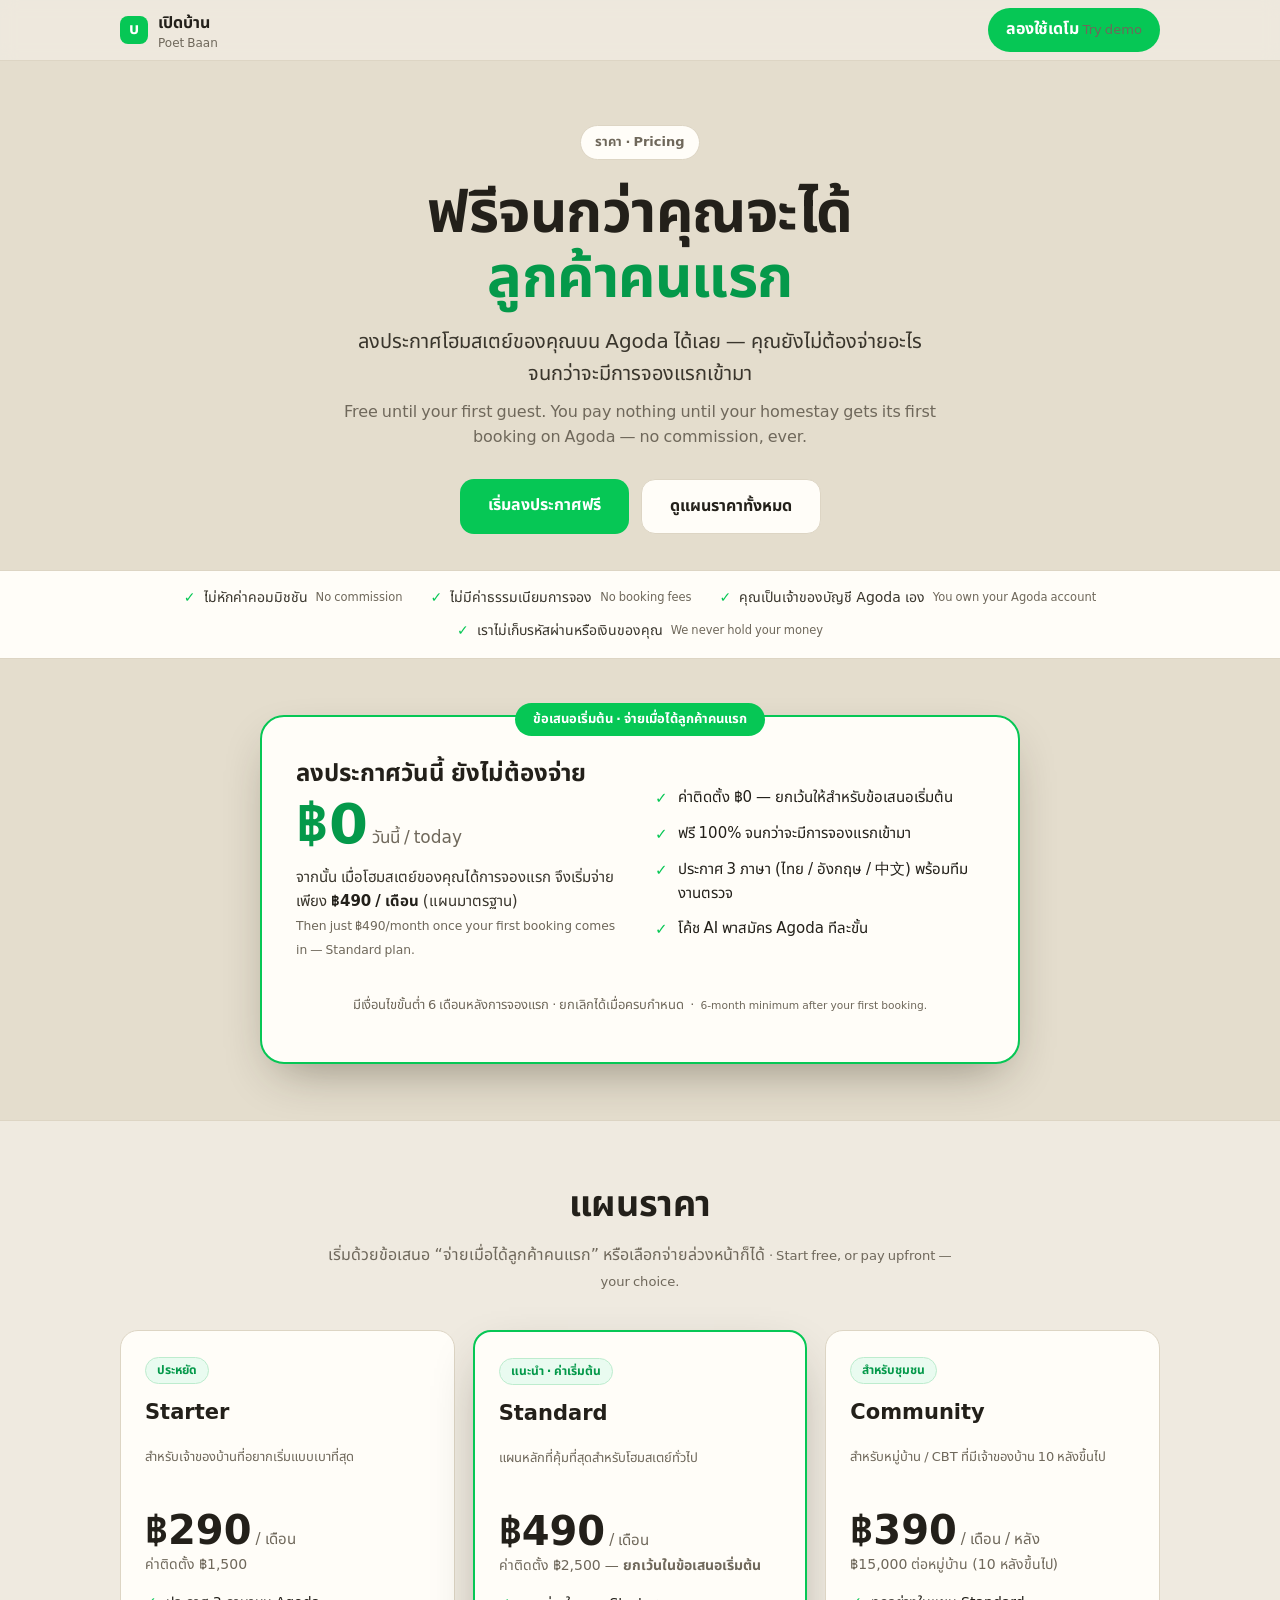
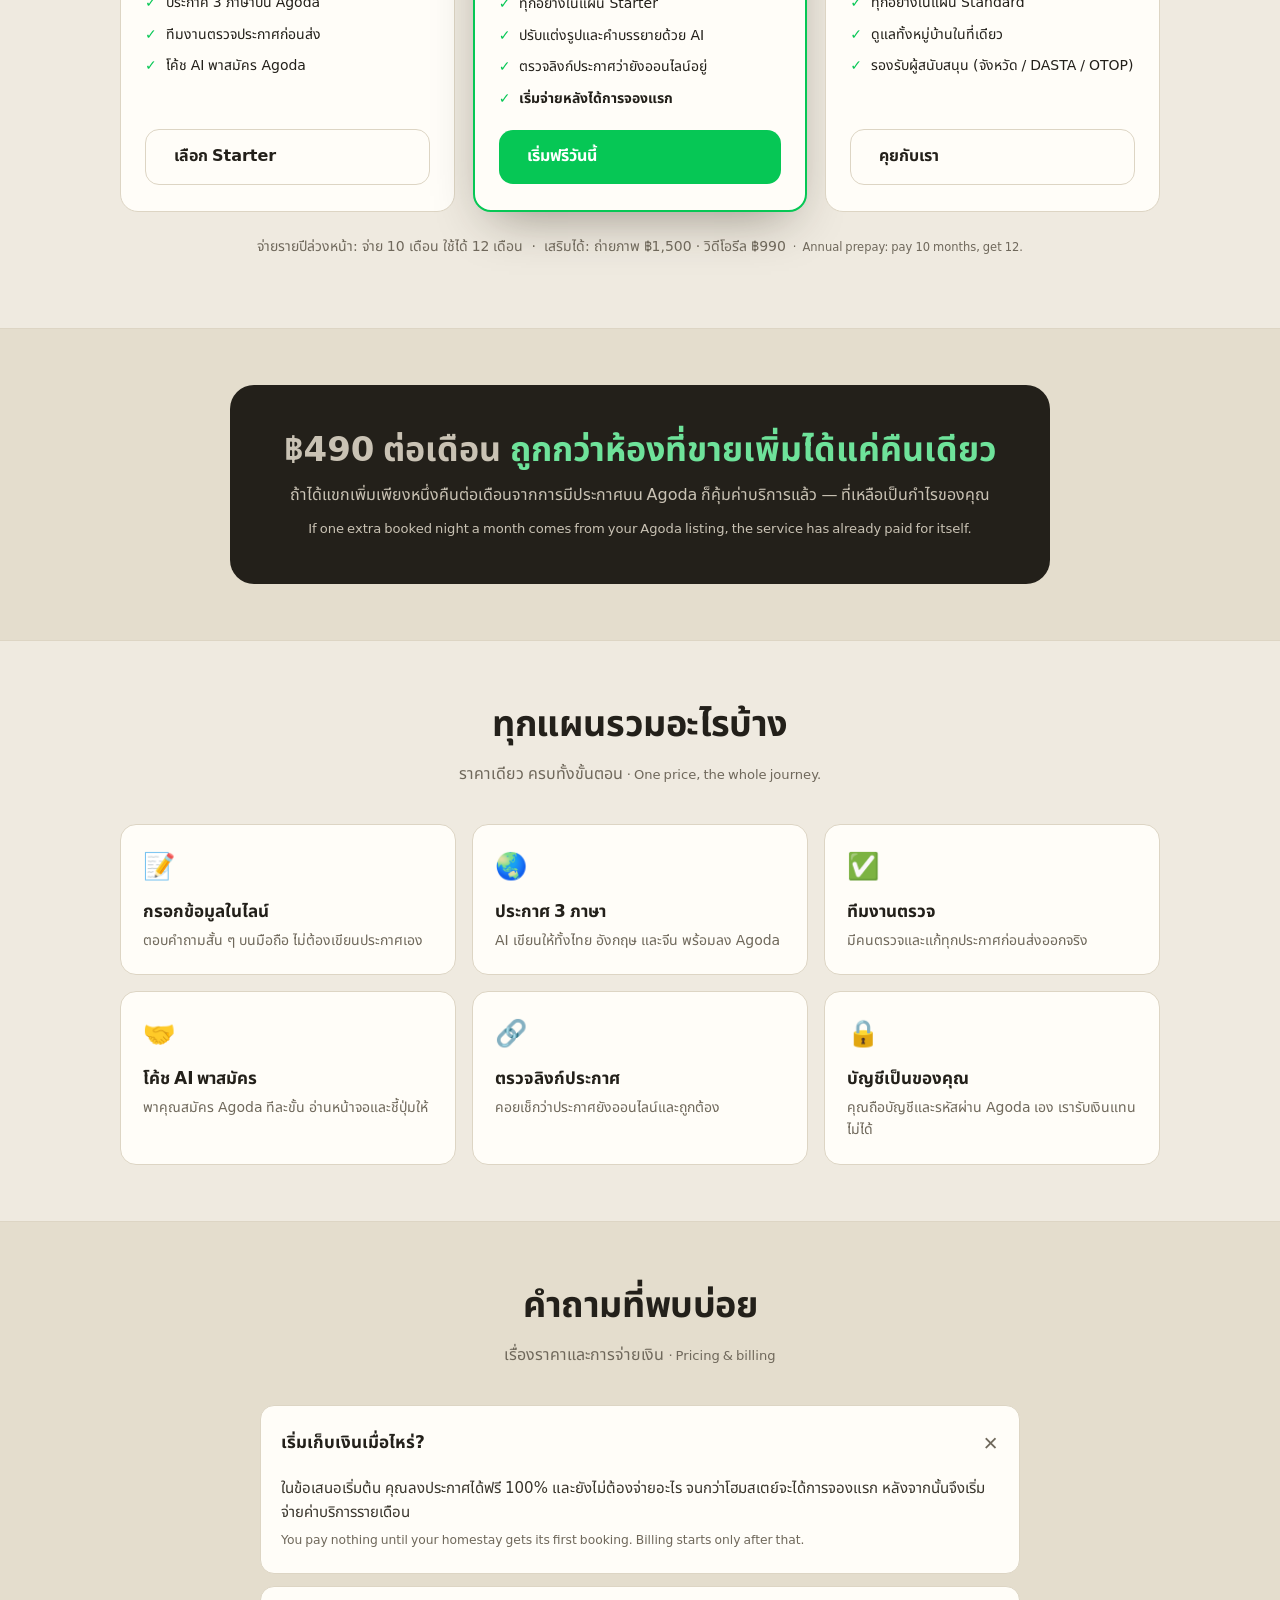
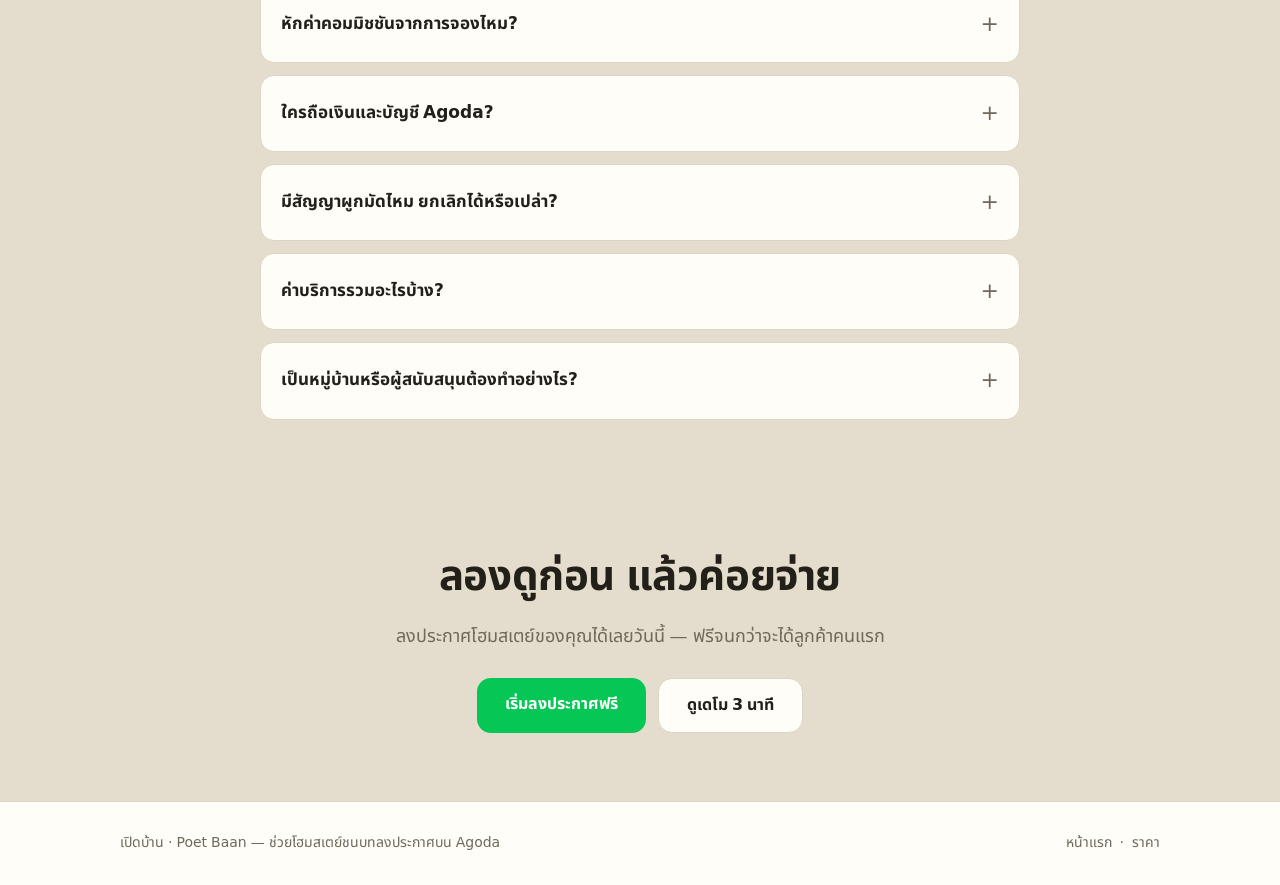
==== pricing.html @ 21059c97 "Add pricing page: free until first customer Add pricing.html, a Thai-first pricing/business page tha" ====
<!doctype html>
<html lang="th">
<head>
  <meta charset="utf-8" />
  <meta name="viewport" content="width=device-width, initial-scale=1" />
  <title>ราคา · เปิดบ้าน · Poet Baan</title>
  <meta name="description" content="เปิดบ้านช่วยโฮมสเตย์ลงประกาศบน Agoda — ฟรีจนกว่าคุณจะได้ลูกค้าคนแรก ไม่หักค่าคอมมิชชัน ไม่มีค่าธรรมเนียมการจอง" />

  <link rel="preload" href="public/fonts/noto-sans-thai-thai-400-normal.woff2" as="font" type="font/woff2" crossorigin />
  <link rel="preload" href="public/fonts/noto-sans-thai-thai-700-normal.woff2" as="font" type="font/woff2" crossorigin />

  <style>
    @font-face{font-family:"Noto Sans Thai";font-style:normal;font-weight:400;font-display:swap;src:url("public/fonts/noto-sans-thai-thai-400-normal.woff2") format("woff2"),url("public/fonts/noto-sans-thai-latin-400-normal.woff2") format("woff2")}
    @font-face{font-family:"Noto Sans Thai";font-style:normal;font-weight:500;font-display:swap;src:url("public/fonts/noto-sans-thai-thai-500-normal.woff2") format("woff2"),url("public/fonts/noto-sans-thai-latin-500-normal.woff2") format("woff2")}
    @font-face{font-family:"Noto Sans Thai";font-style:normal;font-weight:700;font-display:swap;src:url("public/fonts/noto-sans-thai-thai-700-normal.woff2") format("woff2"),url("public/fonts/noto-sans-thai-latin-700-normal.woff2") format("woff2")}

    /* Shared palette with the app (src/ui/app.css) */
    :root{
      --page:#e4ddcd;--bg:#efeae0;--panel:#fffdf8;--ink:#23201a;--mute:#6f685b;
      --line:#ddd5c4;--g:#06c755;--gd:#04994a;--warn:#b26a00;--ok:#1b7f45;
      --shadow:0 20px 50px -18px rgba(40,33,18,.45);
      --maxw:1080px;
    }
    *{box-sizing:border-box}
    html{scroll-behavior:smooth}
    body{margin:0;background:var(--page);color:var(--ink);
      font:16px/1.6 "Noto Sans Thai","Sarabun",system-ui,sans-serif;
      -webkit-font-smoothing:antialiased}
    a{color:inherit}
    .en{color:var(--mute);font-size:.82em;font-weight:400}
    .wrap{max-width:var(--maxw);margin:0 auto;padding:0 20px}

    /* Top bar */
    .nav{position:sticky;top:0;z-index:20;background:rgba(239,234,224,.86);
      backdrop-filter:saturate(1.2) blur(8px);border-bottom:1px solid var(--line)}
    .nav .wrap{display:flex;align-items:center;justify-content:space-between;height:60px}
    .brand{display:flex;align-items:center;gap:10px;font-weight:700;text-decoration:none}
    .brand .dot{width:28px;height:28px;border-radius:8px;background:var(--g);
      display:grid;place-items:center;color:#fff;font-size:16px}
    .brand small{display:block;font-weight:400;color:var(--mute);font-size:12px;line-height:1}
    .nav-cta{display:inline-block;padding:9px 18px;border-radius:999px;background:var(--g);
      color:#fff;font-weight:700;text-decoration:none;transition:background .12s}
    .nav-cta:hover{background:var(--gd)}

    /* Hero */
    .hero{text-align:center;padding:64px 0 36px}
    .eyebrow{display:inline-block;padding:6px 14px;border-radius:999px;background:var(--panel);
      border:1px solid var(--line);color:var(--mute);font-size:13px;font-weight:600;margin-bottom:22px}
    .hero h1{font-size:clamp(34px,6vw,58px);line-height:1.12;margin:0 0 14px;font-weight:700;letter-spacing:-.5px}
    .hero h1 .hl{color:var(--gd)}
    .hero .lede{max-width:620px;margin:0 auto 10px;font-size:clamp(17px,2.4vw,20px);color:#39352c}
    .hero .lede-en{max-width:600px;margin:0 auto 28px;color:var(--mute);font-size:16px}
    .cta-row{display:flex;gap:12px;justify-content:center;flex-wrap:wrap}
    .btn{display:inline-block;padding:14px 28px;border-radius:14px;font-weight:700;
      text-decoration:none;cursor:pointer;transition:background .12s,transform .05s,border-color .12s}
    .btn-primary{background:var(--g);color:#fff}
    .btn-primary:hover{background:var(--gd)}.btn-primary:active{transform:translateY(1px)}
    .btn-ghost{background:var(--panel);color:var(--ink);border:1px solid var(--line)}
    .btn-ghost:hover{border-color:var(--mute)}

    /* Trust strip */
    .trust{border-top:1px solid var(--line);border-bottom:1px solid var(--line);
      background:var(--panel)}
    .trust .wrap{display:flex;flex-wrap:wrap;gap:10px 28px;justify-content:center;
      padding:16px 20px;font-size:14px;color:#39352c}
    .trust span{display:inline-flex;align-items:center;gap:8px}
    .trust .tick{color:var(--g);font-weight:700}

    /* Section scaffolding */
    section.band{padding:56px 0}
    .section-head{text-align:center;max-width:640px;margin:0 auto 36px}
    .section-head h2{font-size:clamp(26px,4vw,36px);margin:0 0 8px;letter-spacing:-.4px}
    .section-head p{margin:0;color:var(--mute)}

    /* The headline offer */
    .offer{background:var(--panel);border:2px solid var(--g);border-radius:24px;
      padding:34px;box-shadow:var(--shadow);max-width:760px;margin:0 auto;position:relative}
    .offer .ribbon{position:absolute;top:-14px;left:50%;transform:translateX(-50%);
      background:var(--g);color:#fff;font-weight:700;font-size:13px;padding:6px 18px;border-radius:999px;white-space:nowrap}
    .offer-grid{display:grid;grid-template-columns:1fr 1fr;gap:30px;align-items:center}
    @media(max-width:640px){.offer-grid{grid-template-columns:1fr;gap:22px}}
    .offer h3{margin:4px 0 4px;font-size:24px}
    .offer .price-now{font-size:56px;font-weight:700;line-height:1;color:var(--gd)}
    .offer .price-now small{font-size:17px;color:var(--mute);font-weight:400}
    .offer .then{margin-top:12px;color:#39352c;font-size:15px}
    .offer .then b{color:var(--ink)}
    .checklist{list-style:none;margin:0;padding:0;display:flex;flex-direction:column;gap:11px}
    .checklist li{display:flex;gap:10px;align-items:flex-start;font-size:15px}
    .checklist .tick{color:var(--g);font-weight:700;flex:none;margin-top:1px}
    .offer .fineprint{margin-top:18px;font-size:13px;color:var(--mute);text-align:center}

    /* Plans */
    .plans{display:grid;grid-template-columns:repeat(3,1fr);gap:18px}
    @media(max-width:860px){.plans{grid-template-columns:1fr;max-width:420px;margin:0 auto}}
    .plan{background:var(--panel);border:1px solid var(--line);border-radius:18px;padding:26px 24px;display:flex;flex-direction:column}
    .plan.featured{border:2px solid var(--g);box-shadow:var(--shadow)}
    .plan .badge{align-self:flex-start;font-size:12px;font-weight:700;color:var(--gd);
      background:#e9fbf0;border:1px solid #bdecce;border-radius:999px;padding:3px 11px;margin-bottom:12px}
    .plan h3{margin:0 0 4px;font-size:21px}
    .plan .who{color:var(--mute);font-size:13px;min-height:38px}
    .plan .cost{margin:14px 0 2px;font-size:40px;font-weight:700;line-height:1}
    .plan .cost small{font-size:15px;color:var(--mute);font-weight:400}
    .plan .setup{color:var(--mute);font-size:14px;margin-bottom:16px}
    .plan ul{list-style:none;margin:0 0 20px;padding:0;display:flex;flex-direction:column;gap:9px;font-size:14px}
    .plan ul li{display:flex;gap:9px;align-items:flex-start}
    .plan ul .tick{color:var(--g);font-weight:700;flex:none}
    .plan .plan-cta{margin-top:auto}

    /* Value logic callout */
    .value{background:var(--ink);color:#f3efe6;border-radius:24px;padding:44px 34px;text-align:center;max-width:820px;margin:0 auto}
    .value .big{font-size:clamp(24px,4vw,34px);font-weight:700;line-height:1.3;margin:0 0 10px}
    .value .big .hl{color:#6ee29a}
    .value p{margin:0;color:#c9c2b4}

    /* Included grid */
    .incl{display:grid;grid-template-columns:repeat(3,1fr);gap:16px}
    @media(max-width:860px){.incl{grid-template-columns:1fr 1fr}}
    @media(max-width:560px){.incl{grid-template-columns:1fr}}
    .incl .cell{background:var(--panel);border:1px solid var(--line);border-radius:16px;padding:22px}
    .incl .cell .ic{font-size:26px;margin-bottom:10px}
    .incl .cell h4{margin:0 0 4px;font-size:17px}
    .incl .cell p{margin:0;color:var(--mute);font-size:14px}

    /* FAQ */
    .faq{max-width:760px;margin:0 auto;display:flex;flex-direction:column;gap:12px}
    details.q{background:var(--panel);border:1px solid var(--line);border-radius:14px;padding:4px 20px}
    details.q summary{cursor:pointer;list-style:none;padding:16px 0;font-weight:700;font-size:17px;
      display:flex;justify-content:space-between;align-items:center;gap:12px}
    details.q summary::-webkit-details-marker{display:none}
    details.q summary::after{content:"+";color:var(--mute);font-weight:400;font-size:22px;transition:transform .15s}
    details.q[open] summary::after{transform:rotate(45deg)}
    details.q .a{padding:0 0 18px;color:#39352c;font-size:15px}
    details.q .a .en{display:block;margin-top:6px}

    /* Closing CTA */
    .final{text-align:center;padding:68px 0}
    .final h2{font-size:clamp(28px,5vw,42px);margin:0 0 12px;letter-spacing:-.4px}
    .final p{color:var(--mute);margin:0 0 26px;font-size:18px}

    footer{border-top:1px solid var(--line);background:var(--panel);padding:30px 0;color:var(--mute);font-size:14px}
    footer .wrap{display:flex;flex-wrap:wrap;gap:12px;justify-content:space-between;align-items:center}
    footer a{text-decoration:none}
    footer a:hover{color:var(--ink)}
  </style>
</head>
<body>

  <!-- Nav -->
  <nav class="nav">
    <div class="wrap">
      <a class="brand" href="index.html">
        <span class="dot">บ</span>
        <span>เปิดบ้าน<small>Poet Baan</small></span>
      </a>
      <a class="nav-cta" href="index.html">ลองใช้เดโม <span class="en">Try demo</span></a>
    </div>
  </nav>

  <!-- Hero -->
  <header class="hero">
    <div class="wrap">
      <span class="eyebrow">ราคา · Pricing</span>
      <h1>ฟรีจนกว่าคุณจะได้<br><span class="hl">ลูกค้าคนแรก</span></h1>
      <p class="lede">ลงประกาศโฮมสเตย์ของคุณบน Agoda ได้เลย — คุณยังไม่ต้องจ่ายอะไร
        จนกว่าจะมีการจองแรกเข้ามา</p>
      <p class="lede-en">Free until your first guest. You pay nothing until your homestay gets its first booking on Agoda — no commission, ever.</p>
      <div class="cta-row">
        <a class="btn btn-primary" href="index.html">เริ่มลงประกาศฟรี</a>
        <a class="btn btn-ghost" href="#plans">ดูแผนราคาทั้งหมด</a>
      </div>
    </div>
  </header>

  <!-- Trust strip -->
  <div class="trust">
    <div class="wrap">
      <span><span class="tick">✓</span> ไม่หักค่าคอมมิชชัน <span class="en">No commission</span></span>
      <span><span class="tick">✓</span> ไม่มีค่าธรรมเนียมการจอง <span class="en">No booking fees</span></span>
      <span><span class="tick">✓</span> คุณเป็นเจ้าของบัญชี Agoda เอง <span class="en">You own your Agoda account</span></span>
      <span><span class="tick">✓</span> เราไม่เก็บรหัสผ่านหรือเงินของคุณ <span class="en">We never hold your money</span></span>
    </div>
  </div>

  <!-- Headline offer -->
  <section class="band">
    <div class="wrap">
      <div class="offer">
        <span class="ribbon">ข้อเสนอเริ่มต้น · จ่ายเมื่อได้ลูกค้าคนแรก</span>
        <div class="offer-grid">
          <div>
            <h3>ลงประกาศวันนี้ ยังไม่ต้องจ่าย</h3>
            <div class="price-now">฿0<small> วันนี้ / today</small></div>
            <p class="then">จากนั้น เมื่อโฮมสเตย์ของคุณได้การจองแรก
              จึงเริ่มจ่ายเพียง <b>฿490 / เดือน</b> (แผนมาตรฐาน)<br>
              <span class="en">Then just ฿490/month once your first booking comes in — Standard plan.</span></p>
          </div>
          <div>
            <ul class="checklist">
              <li><span class="tick">✓</span> ค่าติดตั้ง ฿0 — ยกเว้นให้สำหรับข้อเสนอเริ่มต้น</li>
              <li><span class="tick">✓</span> ฟรี 100% จนกว่าจะมีการจองแรกเข้ามา</li>
              <li><span class="tick">✓</span> ประกาศ 3 ภาษา (ไทย / อังกฤษ / 中文) พร้อมทีมงานตรวจ</li>
              <li><span class="tick">✓</span> โค้ช AI พาสมัคร Agoda ทีละขั้น</li>
            </ul>
          </div>
        </div>
        <p class="fineprint">มีเงื่อนไขขั้นต่ำ 6 เดือนหลังการจองแรก · ยกเลิกได้เมื่อครบกำหนด
          &nbsp;·&nbsp; <span class="en">6-month minimum after your first booking.</span></p>
      </div>
    </div>
  </section>

  <!-- Plans -->
  <section class="band" id="plans" style="background:var(--bg);border-top:1px solid var(--line);border-bottom:1px solid var(--line)">
    <div class="wrap">
      <div class="section-head">
        <h2>แผนราคา</h2>
        <p>เริ่มด้วยข้อเสนอ “จ่ายเมื่อได้ลูกค้าคนแรก” หรือเลือกจ่ายล่วงหน้าก็ได้
          <span class="en">· Start free, or pay upfront — your choice.</span></p>
      </div>
      <div class="plans">

        <div class="plan">
          <span class="badge">ประหยัด</span>
          <h3>Starter</h3>
          <p class="who">สำหรับเจ้าของบ้านที่อยากเริ่มแบบเบาที่สุด</p>
          <div class="cost">฿290<small> / เดือน</small></div>
          <div class="setup">ค่าติดตั้ง ฿1,500</div>
          <ul>
            <li><span class="tick">✓</span> ประกาศ 3 ภาษาบน Agoda</li>
            <li><span class="tick">✓</span> ทีมงานตรวจประกาศก่อนส่ง</li>
            <li><span class="tick">✓</span> โค้ช AI พาสมัคร Agoda</li>
          </ul>
          <a class="btn btn-ghost plan-cta" href="index.html">เลือก Starter</a>
        </div>

        <div class="plan featured">
          <span class="badge">แนะนำ · ค่าเริ่มต้น</span>
          <h3>Standard</h3>
          <p class="who">แผนหลักที่คุ้มที่สุดสำหรับโฮมสเตย์ทั่วไป</p>
          <div class="cost">฿490<small> / เดือน</small></div>
          <div class="setup">ค่าติดตั้ง ฿2,500 — <b>ยกเว้นในข้อเสนอเริ่มต้น</b></div>
          <ul>
            <li><span class="tick">✓</span> ทุกอย่างในแผน Starter</li>
            <li><span class="tick">✓</span> ปรับแต่งรูปและคำบรรยายด้วย AI</li>
            <li><span class="tick">✓</span> ตรวจลิงก์ประกาศว่ายังออนไลน์อยู่</li>
            <li><span class="tick">✓</span> <b>เริ่มจ่ายหลังได้การจองแรก</b></li>
          </ul>
          <a class="btn btn-primary plan-cta" href="index.html">เริ่มฟรีวันนี้</a>
        </div>

        <div class="plan">
          <span class="badge">สำหรับชุมชน</span>
          <h3>Community</h3>
          <p class="who">สำหรับหมู่บ้าน / CBT ที่มีเจ้าของบ้าน 10 หลังขึ้นไป</p>
          <div class="cost">฿390<small> / เดือน / หลัง</small></div>
          <div class="setup">฿15,000 ต่อหมู่บ้าน (10 หลังขึ้นไป)</div>
          <ul>
            <li><span class="tick">✓</span> ทุกอย่างในแผน Standard</li>
            <li><span class="tick">✓</span> ดูแลทั้งหมู่บ้านในที่เดียว</li>
            <li><span class="tick">✓</span> รองรับผู้สนับสนุน (จังหวัด / DASTA / OTOP)</li>
          </ul>
          <a class="btn btn-ghost plan-cta" href="index.html">คุยกับเรา</a>
        </div>

      </div>
      <p style="text-align:center;color:var(--mute);font-size:14px;margin-top:24px">
        จ่ายรายปีล่วงหน้า: จ่าย 10 เดือน ใช้ได้ 12 เดือน &nbsp;·&nbsp;
        เสริมได้: ถ่ายภาพ ฿1,500 · วิดีโอรีล ฿990
        <span class="en">&nbsp;·&nbsp; Annual prepay: pay 10 months, get 12.</span>
      </p>
    </div>
  </section>

  <!-- Value logic -->
  <section class="band">
    <div class="wrap">
      <div class="value">
        <p class="big">฿490 ต่อเดือน <span class="hl">ถูกกว่าห้องที่ขายเพิ่มได้แค่คืนเดียว</span></p>
        <p>ถ้าได้แขกเพิ่มเพียงหนึ่งคืนต่อเดือนจากการมีประกาศบน Agoda ก็คุ้มค่าบริการแล้ว
          — ที่เหลือเป็นกำไรของคุณ</p>
        <p style="margin-top:10px" class="en">If one extra booked night a month comes from your Agoda listing, the service has already paid for itself.</p>
      </div>
    </div>
  </section>

  <!-- What's included -->
  <section class="band" style="background:var(--bg);border-top:1px solid var(--line);border-bottom:1px solid var(--line)">
    <div class="wrap">
      <div class="section-head">
        <h2>ทุกแผนรวมอะไรบ้าง</h2>
        <p>ราคาเดียว ครบทั้งขั้นตอน <span class="en">· One price, the whole journey.</span></p>
      </div>
      <div class="incl">
        <div class="cell"><div class="ic">📝</div><h4>กรอกข้อมูลในไลน์</h4><p>ตอบคำถามสั้น ๆ บนมือถือ ไม่ต้องเขียนประกาศเอง</p></div>
        <div class="cell"><div class="ic">🌏</div><h4>ประกาศ 3 ภาษา</h4><p>AI เขียนให้ทั้งไทย อังกฤษ และจีน พร้อมลง Agoda</p></div>
        <div class="cell"><div class="ic">✅</div><h4>ทีมงานตรวจ</h4><p>มีคนตรวจและแก้ทุกประกาศก่อนส่งออกจริง</p></div>
        <div class="cell"><div class="ic">🤝</div><h4>โค้ช AI พาสมัคร</h4><p>พาคุณสมัคร Agoda ทีละขั้น อ่านหน้าจอและชี้ปุ่มให้</p></div>
        <div class="cell"><div class="ic">🔗</div><h4>ตรวจลิงก์ประกาศ</h4><p>คอยเช็กว่าประกาศยังออนไลน์และถูกต้อง</p></div>
        <div class="cell"><div class="ic">🔒</div><h4>บัญชีเป็นของคุณ</h4><p>คุณถือบัญชีและรหัสผ่าน Agoda เอง เรารับเงินแทนไม่ได้</p></div>
      </div>
    </div>
  </section>

  <!-- FAQ -->
  <section class="band">
    <div class="wrap">
      <div class="section-head">
        <h2>คำถามที่พบบ่อย</h2>
        <p>เรื่องราคาและการจ่ายเงิน <span class="en">· Pricing & billing</span></p>
      </div>
      <div class="faq">
        <details class="q" open>
          <summary>เริ่มเก็บเงินเมื่อไหร่?</summary>
          <div class="a">ในข้อเสนอเริ่มต้น คุณลงประกาศได้ฟรี 100% และยังไม่ต้องจ่ายอะไร
            จนกว่าโฮมสเตย์จะได้การจองแรก หลังจากนั้นจึงเริ่มจ่ายค่าบริการรายเดือน
            <span class="en">You pay nothing until your homestay gets its first booking. Billing starts only after that.</span></div>
        </details>
        <details class="q">
          <summary>หักค่าคอมมิชชันจากการจองไหม?</summary>
          <div class="a">ไม่หักเลย เราเป็นผู้ช่วยลงประกาศ ไม่รับจอง ไม่รับเงิน และไม่หักค่าคอมมิชชัน
            Agoda จ่ายเงินค่าห้องให้คุณโดยตรง
            <span class="en">No. We advertise and list only — we take no bookings, payments or commission. Agoda pays you directly.</span></div>
        </details>
        <details class="q">
          <summary>ใครถือเงินและบัญชี Agoda?</summary>
          <div class="a">คุณเป็นเจ้าของบัญชี Agoda เองทั้งหมด เราไม่เก็บรหัสผ่าน ไม่ถือเงินของคุณ
            <span class="en">You own your Agoda account entirely. We never hold your password or your money.</span></div>
        </details>
        <details class="q">
          <summary>มีสัญญาผูกมัดไหม ยกเลิกได้หรือเปล่า?</summary>
          <div class="a">ข้อเสนอเริ่มต้นมีขั้นต่ำ 6 เดือนหลังการจองแรก เมื่อครบกำหนดแล้วเป็นรายเดือน
            ยกเลิกได้ ถ้าจ่ายรายปีล่วงหน้า จ่าย 10 เดือนใช้ได้ 12 เดือน
            <span class="en">The entry offer has a 6-month minimum after your first booking, then it's month-to-month.</span></div>
        </details>
        <details class="q">
          <summary>ค่าบริการรวมอะไรบ้าง?</summary>
          <div class="a">รวมการกรอกข้อมูลในไลน์ ประกาศ 3 ภาษา ทีมงานตรวจ โค้ช AI พาสมัคร Agoda
            และการตรวจลิงก์ประกาศ มีบริการเสริมเช่น ถ่ายภาพและวิดีโอรีลให้เลือกเพิ่มได้
            <span class="en">Everything from intake to a live listing. Photo and video add-ons are optional.</span></div>
        </details>
        <details class="q">
          <summary>เป็นหมู่บ้านหรือผู้สนับสนุนต้องทำอย่างไร?</summary>
          <div class="a">มีแผน Community สำหรับหมู่บ้าน/CBT ที่มีเจ้าของบ้าน 10 หลังขึ้นไป
            และแพ็กเกจผู้สนับสนุน (จังหวัด DASTA OTOP หรือ CSR องค์กร) พร้อมรายงานทุกไตรมาส ติดต่อเราได้
            <span class="en">Community and sponsor packages are available for villages and funders.</span></div>
        </details>
      </div>
    </div>
  </section>

  <!-- Closing CTA -->
  <section class="final">
    <div class="wrap">
      <h2>ลองดูก่อน แล้วค่อยจ่าย</h2>
      <p>ลงประกาศโฮมสเตย์ของคุณได้เลยวันนี้ — ฟรีจนกว่าจะได้ลูกค้าคนแรก</p>
      <div class="cta-row">
        <a class="btn btn-primary" href="index.html">เริ่มลงประกาศฟรี</a>
        <a class="btn btn-ghost" href="index.html">ดูเดโม 3 นาที</a>
      </div>
    </div>
  </section>

  <footer>
    <div class="wrap">
      <span>เปิดบ้าน · Poet Baan — ช่วยโฮมสเตย์ชนบทลงประกาศบน Agoda</span>
      <span><a href="index.html">หน้าแรก</a> &nbsp;·&nbsp; <a href="#plans">ราคา</a></span>
    </div>
  </footer>

</body>
</html>
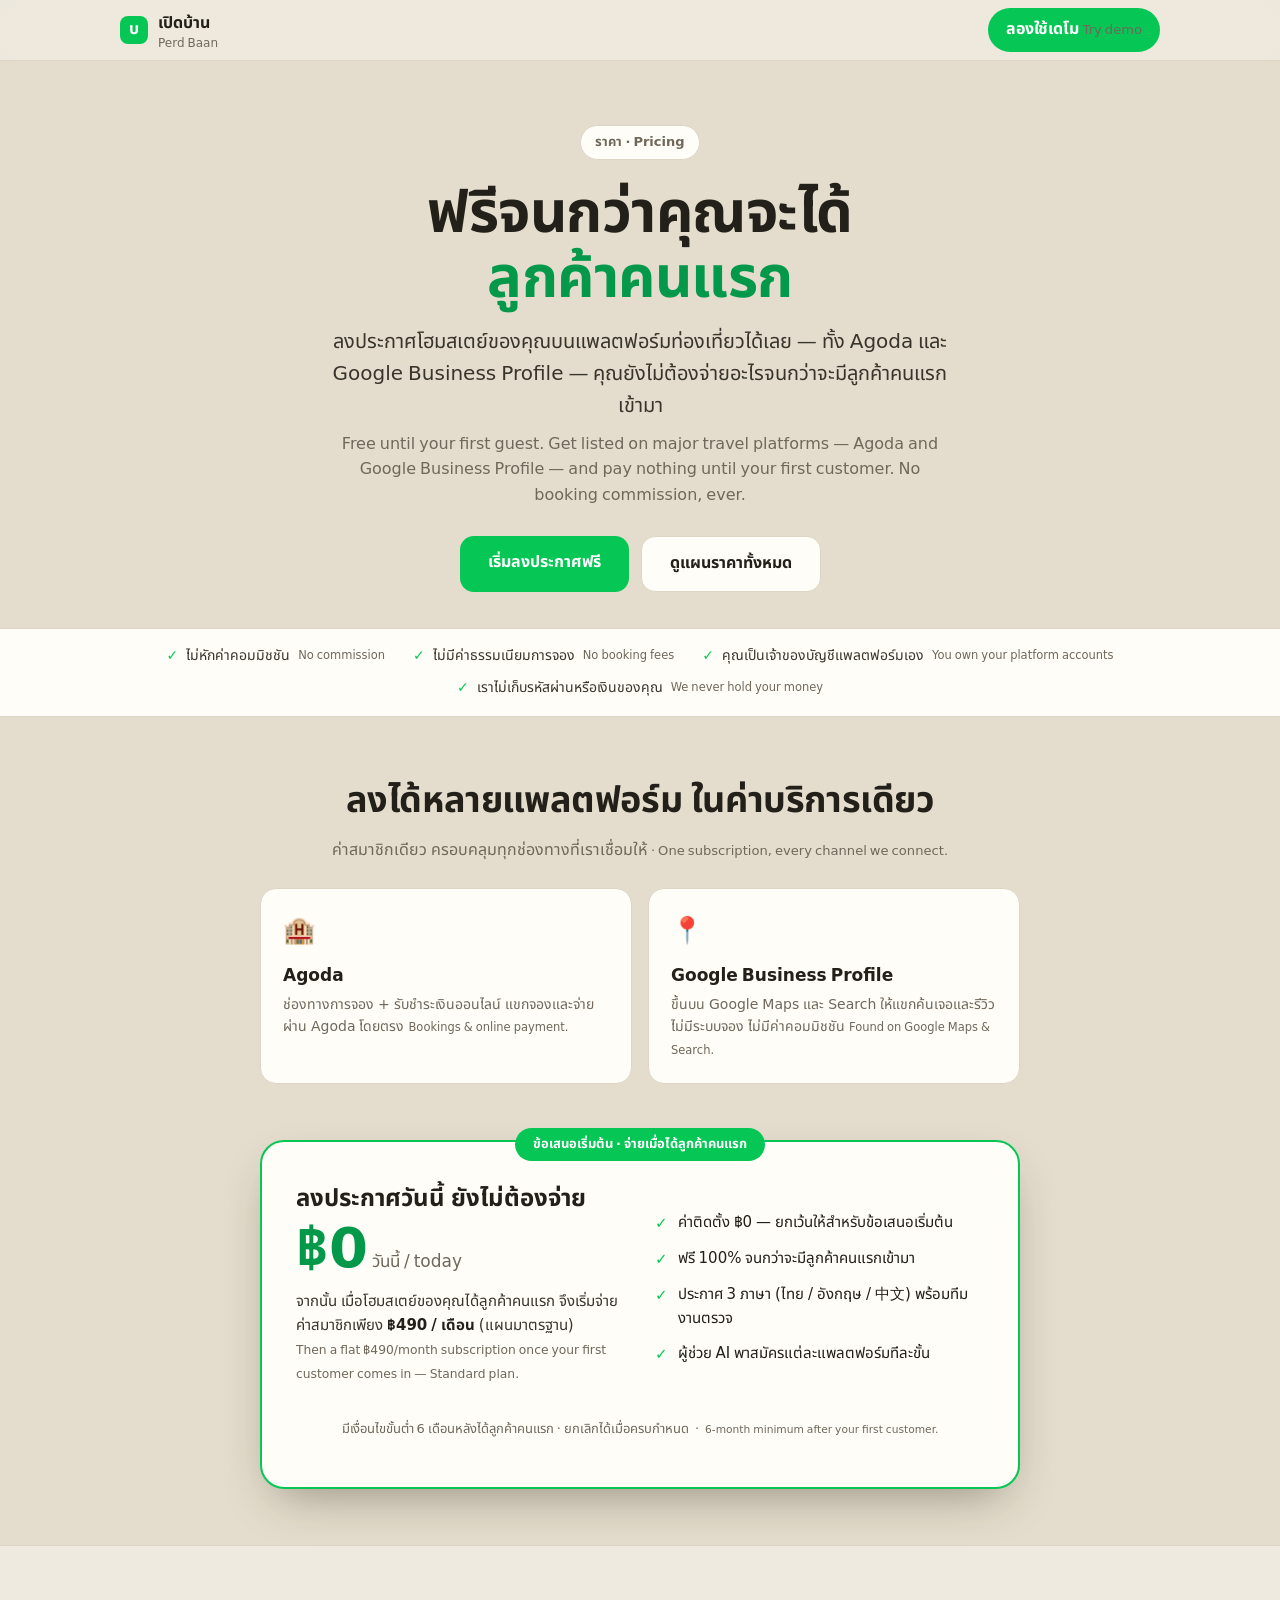
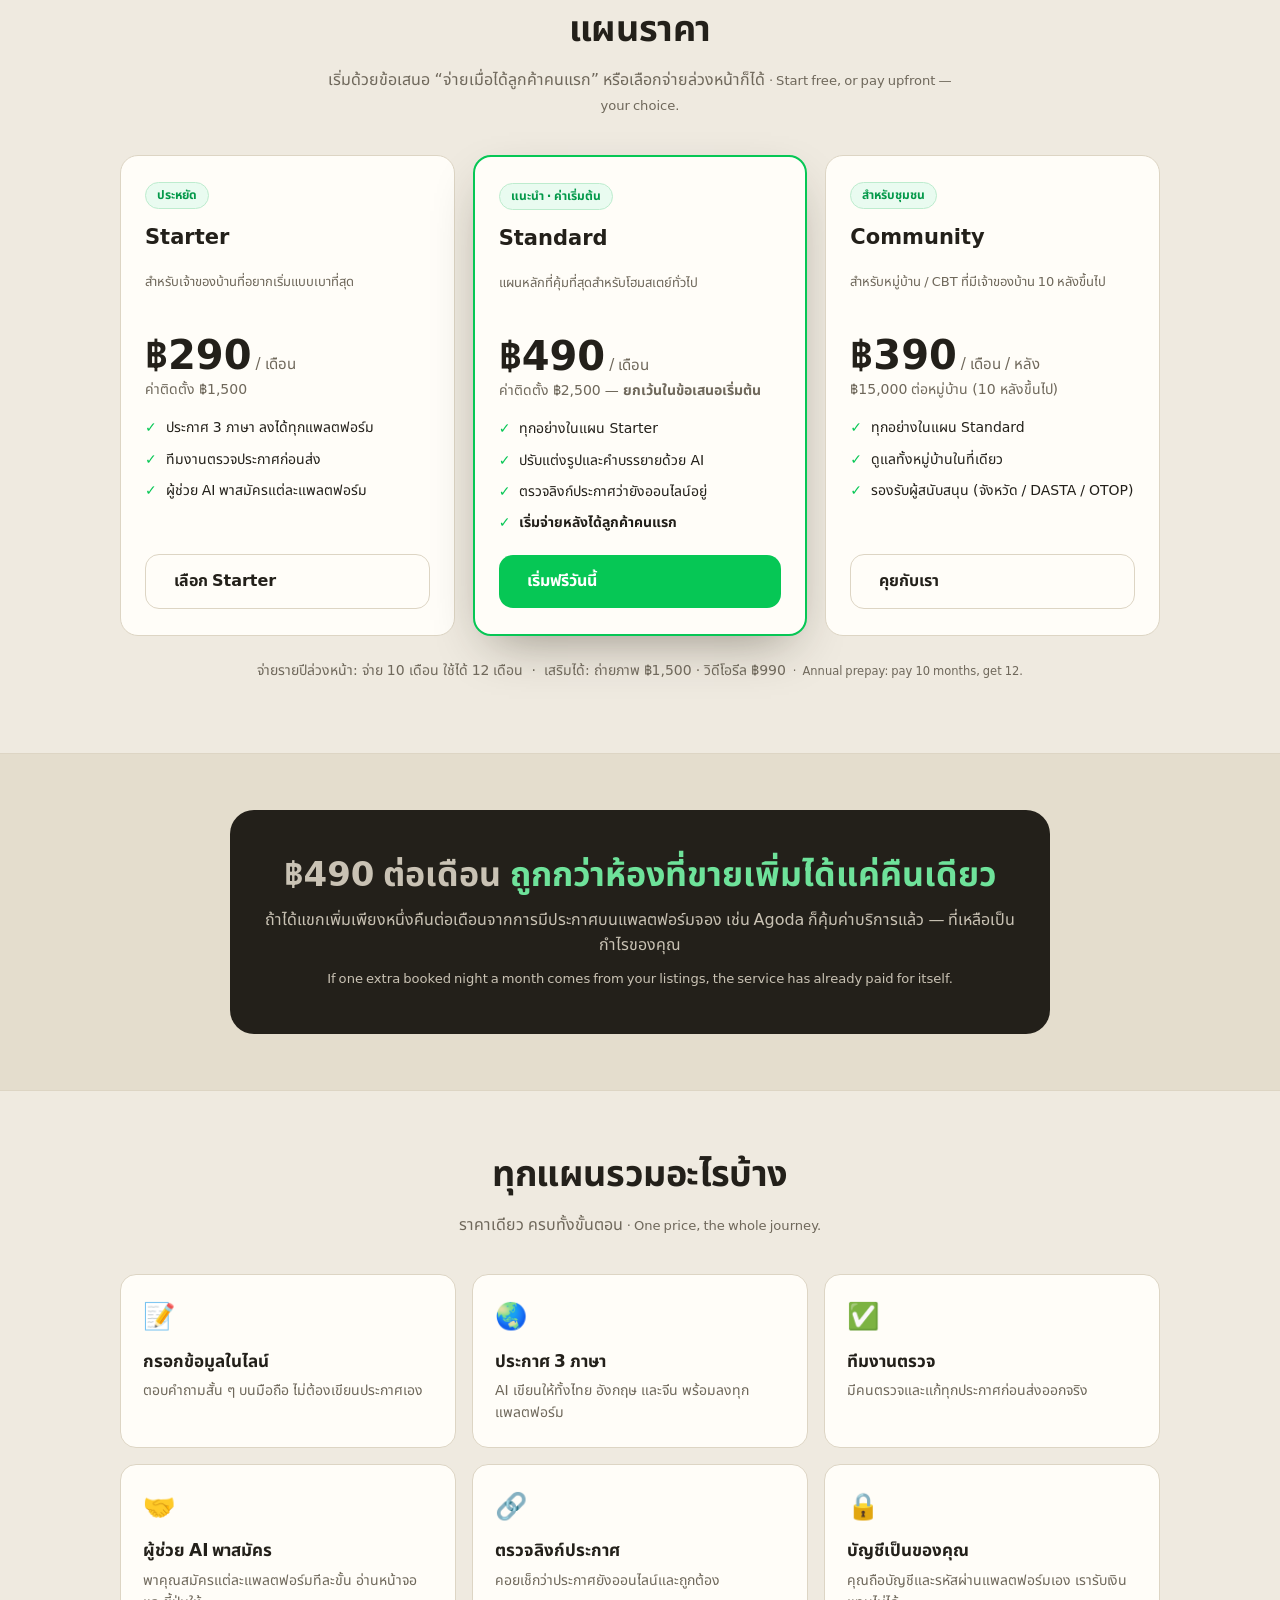
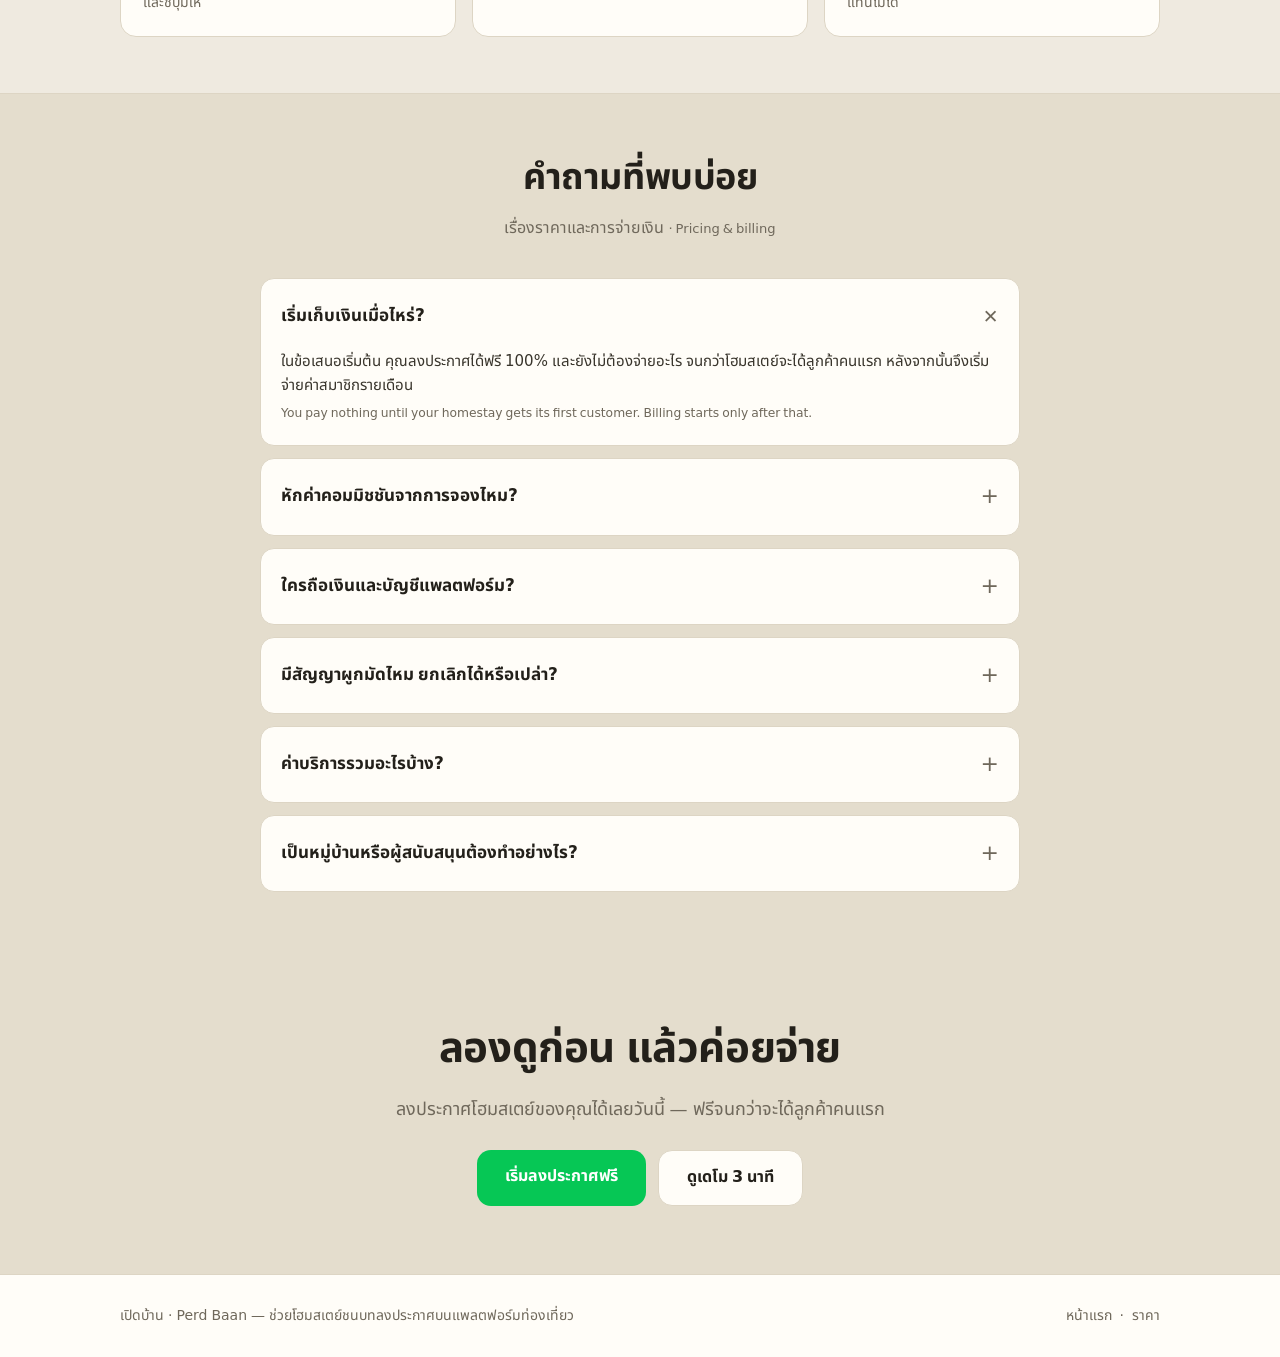
==== commit af09283b: "Make pricing copy platform-neutral (Agoda + Google Business Profile) Align pricing.html with the ref" ====
--- a/pricing.html
+++ b/pricing.html
@@ -3,8 +3,8 @@
 <head>
   <meta charset="utf-8" />
   <meta name="viewport" content="width=device-width, initial-scale=1" />
-  <title>ราคา · เปิดบ้าน · Poet Baan</title>
-  <meta name="description" content="เปิดบ้านช่วยโฮมสเตย์ลงประกาศบน Agoda — ฟรีจนกว่าคุณจะได้ลูกค้าคนแรก ไม่หักค่าคอมมิชชัน ไม่มีค่าธรรมเนียมการจอง" />
+  <title>ราคา · เปิดบ้าน · Perd Baan</title>
+  <meta name="description" content="เปิดบ้านช่วยโฮมสเตย์ลงประกาศบนแพลตฟอร์มท่องเที่ยว เช่น Agoda และ Google Business Profile — ฟรีจนกว่าคุณจะได้ลูกค้าคนแรก บริการแบบสมาชิกรายเดือน ไม่หักค่าคอมมิชชันการจอง" />
 
   <link rel="preload" href="public/fonts/noto-sans-thai-thai-400-normal.woff2" as="font" type="font/woff2" crossorigin />
   <link rel="preload" href="public/fonts/noto-sans-thai-thai-700-normal.woff2" as="font" type="font/woff2" crossorigin />
@@ -150,7 +150,7 @@
     <div class="wrap">
       <a class="brand" href="index.html">
         <span class="dot">บ</span>
-        <span>เปิดบ้าน<small>Poet Baan</small></span>
+        <span>เปิดบ้าน<small>Perd Baan</small></span>
       </a>
       <a class="nav-cta" href="index.html">ลองใช้เดโม <span class="en">Try demo</span></a>
     </div>
@@ -161,9 +161,9 @@
     <div class="wrap">
       <span class="eyebrow">ราคา · Pricing</span>
       <h1>ฟรีจนกว่าคุณจะได้<br><span class="hl">ลูกค้าคนแรก</span></h1>
-      <p class="lede">ลงประกาศโฮมสเตย์ของคุณบน Agoda ได้เลย — คุณยังไม่ต้องจ่ายอะไร
-        จนกว่าจะมีการจองแรกเข้ามา</p>
-      <p class="lede-en">Free until your first guest. You pay nothing until your homestay gets its first booking on Agoda — no commission, ever.</p>
+      <p class="lede">ลงประกาศโฮมสเตย์ของคุณบนแพลตฟอร์มท่องเที่ยวได้เลย — ทั้ง Agoda และ
+        Google Business Profile — คุณยังไม่ต้องจ่ายอะไรจนกว่าจะมีลูกค้าคนแรกเข้ามา</p>
+      <p class="lede-en">Free until your first guest. Get listed on major travel platforms — Agoda and Google Business Profile — and pay nothing until your first customer. No booking commission, ever.</p>
       <div class="cta-row">
         <a class="btn btn-primary" href="index.html">เริ่มลงประกาศฟรี</a>
         <a class="btn btn-ghost" href="#plans">ดูแผนราคาทั้งหมด</a>
@@ -176,10 +176,35 @@
     <div class="wrap">
       <span><span class="tick">✓</span> ไม่หักค่าคอมมิชชัน <span class="en">No commission</span></span>
       <span><span class="tick">✓</span> ไม่มีค่าธรรมเนียมการจอง <span class="en">No booking fees</span></span>
-      <span><span class="tick">✓</span> คุณเป็นเจ้าของบัญชี Agoda เอง <span class="en">You own your Agoda account</span></span>
+      <span><span class="tick">✓</span> คุณเป็นเจ้าของบัญชีแพลตฟอร์มเอง <span class="en">You own your platform accounts</span></span>
       <span><span class="tick">✓</span> เราไม่เก็บรหัสผ่านหรือเงินของคุณ <span class="en">We never hold your money</span></span>
     </div>
   </div>
+
+  <!-- Platforms -->
+  <section class="band" style="padding-bottom:0">
+    <div class="wrap">
+      <div class="section-head" style="margin-bottom:24px">
+        <h2>ลงได้หลายแพลตฟอร์ม ในค่าบริการเดียว</h2>
+        <p>ค่าสมาชิกเดียว ครอบคลุมทุกช่องทางที่เราเชื่อมให้
+          <span class="en">· One subscription, every channel we connect.</span></p>
+      </div>
+      <div style="display:grid;grid-template-columns:repeat(auto-fit,minmax(248px,1fr));gap:16px;max-width:760px;margin:0 auto">
+        <div class="cell" style="background:var(--panel);border:1px solid var(--line);border-radius:16px;padding:22px">
+          <div style="font-size:26px;margin-bottom:10px">🏨</div>
+          <h4 style="margin:0 0 4px;font-size:17px">Agoda</h4>
+          <p style="margin:0;color:var(--mute);font-size:14px">ช่องทางการจอง + รับชำระเงินออนไลน์ แขกจองและจ่ายผ่าน Agoda โดยตรง
+            <span class="en">Bookings &amp; online payment.</span></p>
+        </div>
+        <div class="cell" style="background:var(--panel);border:1px solid var(--line);border-radius:16px;padding:22px">
+          <div style="font-size:26px;margin-bottom:10px">📍</div>
+          <h4 style="margin:0 0 4px;font-size:17px">Google Business Profile</h4>
+          <p style="margin:0;color:var(--mute);font-size:14px">ขึ้นบน Google Maps และ Search ให้แขกค้นเจอและรีวิว ไม่มีระบบจอง ไม่มีค่าคอมมิชชัน
+            <span class="en">Found on Google Maps &amp; Search.</span></p>
+        </div>
+      </div>
+    </div>
+  </section>
 
   <!-- Headline offer -->
   <section class="band">
@@ -190,21 +215,21 @@
           <div>
             <h3>ลงประกาศวันนี้ ยังไม่ต้องจ่าย</h3>
             <div class="price-now">฿0<small> วันนี้ / today</small></div>
-            <p class="then">จากนั้น เมื่อโฮมสเตย์ของคุณได้การจองแรก
-              จึงเริ่มจ่ายเพียง <b>฿490 / เดือน</b> (แผนมาตรฐาน)<br>
-              <span class="en">Then just ฿490/month once your first booking comes in — Standard plan.</span></p>
+            <p class="then">จากนั้น เมื่อโฮมสเตย์ของคุณได้ลูกค้าคนแรก
+              จึงเริ่มจ่ายค่าสมาชิกเพียง <b>฿490 / เดือน</b> (แผนมาตรฐาน)<br>
+              <span class="en">Then a flat ฿490/month subscription once your first customer comes in — Standard plan.</span></p>
           </div>
           <div>
             <ul class="checklist">
               <li><span class="tick">✓</span> ค่าติดตั้ง ฿0 — ยกเว้นให้สำหรับข้อเสนอเริ่มต้น</li>
-              <li><span class="tick">✓</span> ฟรี 100% จนกว่าจะมีการจองแรกเข้ามา</li>
+              <li><span class="tick">✓</span> ฟรี 100% จนกว่าจะมีลูกค้าคนแรกเข้ามา</li>
               <li><span class="tick">✓</span> ประกาศ 3 ภาษา (ไทย / อังกฤษ / 中文) พร้อมทีมงานตรวจ</li>
-              <li><span class="tick">✓</span> โค้ช AI พาสมัคร Agoda ทีละขั้น</li>
+              <li><span class="tick">✓</span> ผู้ช่วย AI พาสมัครแต่ละแพลตฟอร์มทีละขั้น</li>
             </ul>
           </div>
         </div>
-        <p class="fineprint">มีเงื่อนไขขั้นต่ำ 6 เดือนหลังการจองแรก · ยกเลิกได้เมื่อครบกำหนด
-          &nbsp;·&nbsp; <span class="en">6-month minimum after your first booking.</span></p>
+        <p class="fineprint">มีเงื่อนไขขั้นต่ำ 6 เดือนหลังได้ลูกค้าคนแรก · ยกเลิกได้เมื่อครบกำหนด
+          &nbsp;·&nbsp; <span class="en">6-month minimum after your first customer.</span></p>
       </div>
     </div>
   </section>
@@ -226,9 +251,9 @@
           <div class="cost">฿290<small> / เดือน</small></div>
           <div class="setup">ค่าติดตั้ง ฿1,500</div>
           <ul>
-            <li><span class="tick">✓</span> ประกาศ 3 ภาษาบน Agoda</li>
+            <li><span class="tick">✓</span> ประกาศ 3 ภาษา ลงได้ทุกแพลตฟอร์ม</li>
             <li><span class="tick">✓</span> ทีมงานตรวจประกาศก่อนส่ง</li>
-            <li><span class="tick">✓</span> โค้ช AI พาสมัคร Agoda</li>
+            <li><span class="tick">✓</span> ผู้ช่วย AI พาสมัครแต่ละแพลตฟอร์ม</li>
           </ul>
           <a class="btn btn-ghost plan-cta" href="index.html">เลือก Starter</a>
         </div>
@@ -243,7 +268,7 @@
             <li><span class="tick">✓</span> ทุกอย่างในแผน Starter</li>
             <li><span class="tick">✓</span> ปรับแต่งรูปและคำบรรยายด้วย AI</li>
             <li><span class="tick">✓</span> ตรวจลิงก์ประกาศว่ายังออนไลน์อยู่</li>
-            <li><span class="tick">✓</span> <b>เริ่มจ่ายหลังได้การจองแรก</b></li>
+            <li><span class="tick">✓</span> <b>เริ่มจ่ายหลังได้ลูกค้าคนแรก</b></li>
           </ul>
           <a class="btn btn-primary plan-cta" href="index.html">เริ่มฟรีวันนี้</a>
         </div>
@@ -276,9 +301,9 @@
     <div class="wrap">
       <div class="value">
         <p class="big">฿490 ต่อเดือน <span class="hl">ถูกกว่าห้องที่ขายเพิ่มได้แค่คืนเดียว</span></p>
-        <p>ถ้าได้แขกเพิ่มเพียงหนึ่งคืนต่อเดือนจากการมีประกาศบน Agoda ก็คุ้มค่าบริการแล้ว
+        <p>ถ้าได้แขกเพิ่มเพียงหนึ่งคืนต่อเดือนจากการมีประกาศบนแพลตฟอร์มจอง เช่น Agoda ก็คุ้มค่าบริการแล้ว
           — ที่เหลือเป็นกำไรของคุณ</p>
-        <p style="margin-top:10px" class="en">If one extra booked night a month comes from your Agoda listing, the service has already paid for itself.</p>
+        <p style="margin-top:10px" class="en">If one extra booked night a month comes from your listings, the service has already paid for itself.</p>
       </div>
     </div>
   </section>
@@ -292,11 +317,11 @@
       </div>
       <div class="incl">
         <div class="cell"><div class="ic">📝</div><h4>กรอกข้อมูลในไลน์</h4><p>ตอบคำถามสั้น ๆ บนมือถือ ไม่ต้องเขียนประกาศเอง</p></div>
-        <div class="cell"><div class="ic">🌏</div><h4>ประกาศ 3 ภาษา</h4><p>AI เขียนให้ทั้งไทย อังกฤษ และจีน พร้อมลง Agoda</p></div>
+        <div class="cell"><div class="ic">🌏</div><h4>ประกาศ 3 ภาษา</h4><p>AI เขียนให้ทั้งไทย อังกฤษ และจีน พร้อมลงทุกแพลตฟอร์ม</p></div>
         <div class="cell"><div class="ic">✅</div><h4>ทีมงานตรวจ</h4><p>มีคนตรวจและแก้ทุกประกาศก่อนส่งออกจริง</p></div>
-        <div class="cell"><div class="ic">🤝</div><h4>โค้ช AI พาสมัคร</h4><p>พาคุณสมัคร Agoda ทีละขั้น อ่านหน้าจอและชี้ปุ่มให้</p></div>
+        <div class="cell"><div class="ic">🤝</div><h4>ผู้ช่วย AI พาสมัคร</h4><p>พาคุณสมัครแต่ละแพลตฟอร์มทีละขั้น อ่านหน้าจอและชี้ปุ่มให้</p></div>
         <div class="cell"><div class="ic">🔗</div><h4>ตรวจลิงก์ประกาศ</h4><p>คอยเช็กว่าประกาศยังออนไลน์และถูกต้อง</p></div>
-        <div class="cell"><div class="ic">🔒</div><h4>บัญชีเป็นของคุณ</h4><p>คุณถือบัญชีและรหัสผ่าน Agoda เอง เรารับเงินแทนไม่ได้</p></div>
+        <div class="cell"><div class="ic">🔒</div><h4>บัญชีเป็นของคุณ</h4><p>คุณถือบัญชีและรหัสผ่านแพลตฟอร์มเอง เรารับเงินแทนไม่ได้</p></div>
       </div>
     </div>
   </section>
@@ -312,29 +337,29 @@
         <details class="q" open>
           <summary>เริ่มเก็บเงินเมื่อไหร่?</summary>
           <div class="a">ในข้อเสนอเริ่มต้น คุณลงประกาศได้ฟรี 100% และยังไม่ต้องจ่ายอะไร
-            จนกว่าโฮมสเตย์จะได้การจองแรก หลังจากนั้นจึงเริ่มจ่ายค่าบริการรายเดือน
-            <span class="en">You pay nothing until your homestay gets its first booking. Billing starts only after that.</span></div>
+            จนกว่าโฮมสเตย์จะได้ลูกค้าคนแรก หลังจากนั้นจึงเริ่มจ่ายค่าสมาชิกรายเดือน
+            <span class="en">You pay nothing until your homestay gets its first customer. Billing starts only after that.</span></div>
         </details>
         <details class="q">
           <summary>หักค่าคอมมิชชันจากการจองไหม?</summary>
-          <div class="a">ไม่หักเลย เราเป็นผู้ช่วยลงประกาศ ไม่รับจอง ไม่รับเงิน และไม่หักค่าคอมมิชชัน
-            Agoda จ่ายเงินค่าห้องให้คุณโดยตรง
-            <span class="en">No. We advertise and list only — we take no bookings, payments or commission. Agoda pays you directly.</span></div>
-        </details>
-        <details class="q">
-          <summary>ใครถือเงินและบัญชี Agoda?</summary>
-          <div class="a">คุณเป็นเจ้าของบัญชี Agoda เองทั้งหมด เราไม่เก็บรหัสผ่าน ไม่ถือเงินของคุณ
-            <span class="en">You own your Agoda account entirely. We never hold your password or your money.</span></div>
+          <div class="a">ไม่หักเลย เราเป็นผู้ช่วยลงประกาศ คิดค่าบริการแบบสมาชิกรายเดือนคงที่
+            ไม่รับจอง ไม่รับเงิน และไม่หักค่าคอมมิชชัน บนแพลตฟอร์มจองอย่าง Agoda ทางแพลตฟอร์มจ่ายเงินค่าห้องให้คุณโดยตรง
+            <span class="en">No. We advertise and list only, for a flat monthly subscription — we take no bookings, payments or commission. On booking platforms like Agoda, the platform pays you directly.</span></div>
+        </details>
+        <details class="q">
+          <summary>ใครถือเงินและบัญชีแพลตฟอร์ม?</summary>
+          <div class="a">คุณเป็นเจ้าของบัญชีแพลตฟอร์ม (Agoda / Google) เองทั้งหมด เราไม่เก็บรหัสผ่าน ไม่ถือเงินของคุณ
+            <span class="en">You own your platform accounts (Agoda / Google) entirely. We never hold your password or your money.</span></div>
         </details>
         <details class="q">
           <summary>มีสัญญาผูกมัดไหม ยกเลิกได้หรือเปล่า?</summary>
-          <div class="a">ข้อเสนอเริ่มต้นมีขั้นต่ำ 6 เดือนหลังการจองแรก เมื่อครบกำหนดแล้วเป็นรายเดือน
+          <div class="a">ข้อเสนอเริ่มต้นมีขั้นต่ำ 6 เดือนหลังได้ลูกค้าคนแรก เมื่อครบกำหนดแล้วเป็นรายเดือน
             ยกเลิกได้ ถ้าจ่ายรายปีล่วงหน้า จ่าย 10 เดือนใช้ได้ 12 เดือน
-            <span class="en">The entry offer has a 6-month minimum after your first booking, then it's month-to-month.</span></div>
+            <span class="en">The entry offer has a 6-month minimum after your first customer, then it's month-to-month.</span></div>
         </details>
         <details class="q">
           <summary>ค่าบริการรวมอะไรบ้าง?</summary>
-          <div class="a">รวมการกรอกข้อมูลในไลน์ ประกาศ 3 ภาษา ทีมงานตรวจ โค้ช AI พาสมัคร Agoda
+          <div class="a">รวมการกรอกข้อมูลในไลน์ ประกาศ 3 ภาษา ทีมงานตรวจ ผู้ช่วย AI พาสมัครแต่ละแพลตฟอร์ม
             และการตรวจลิงก์ประกาศ มีบริการเสริมเช่น ถ่ายภาพและวิดีโอรีลให้เลือกเพิ่มได้
             <span class="en">Everything from intake to a live listing. Photo and video add-ons are optional.</span></div>
         </details>
@@ -362,7 +387,7 @@
 
   <footer>
     <div class="wrap">
-      <span>เปิดบ้าน · Poet Baan — ช่วยโฮมสเตย์ชนบทลงประกาศบน Agoda</span>
+      <span>เปิดบ้าน · Perd Baan — ช่วยโฮมสเตย์ชนบทลงประกาศบนแพลตฟอร์มท่องเที่ยว</span>
       <span><a href="index.html">หน้าแรก</a> &nbsp;·&nbsp; <a href="#plans">ราคา</a></span>
     </div>
   </footer>
